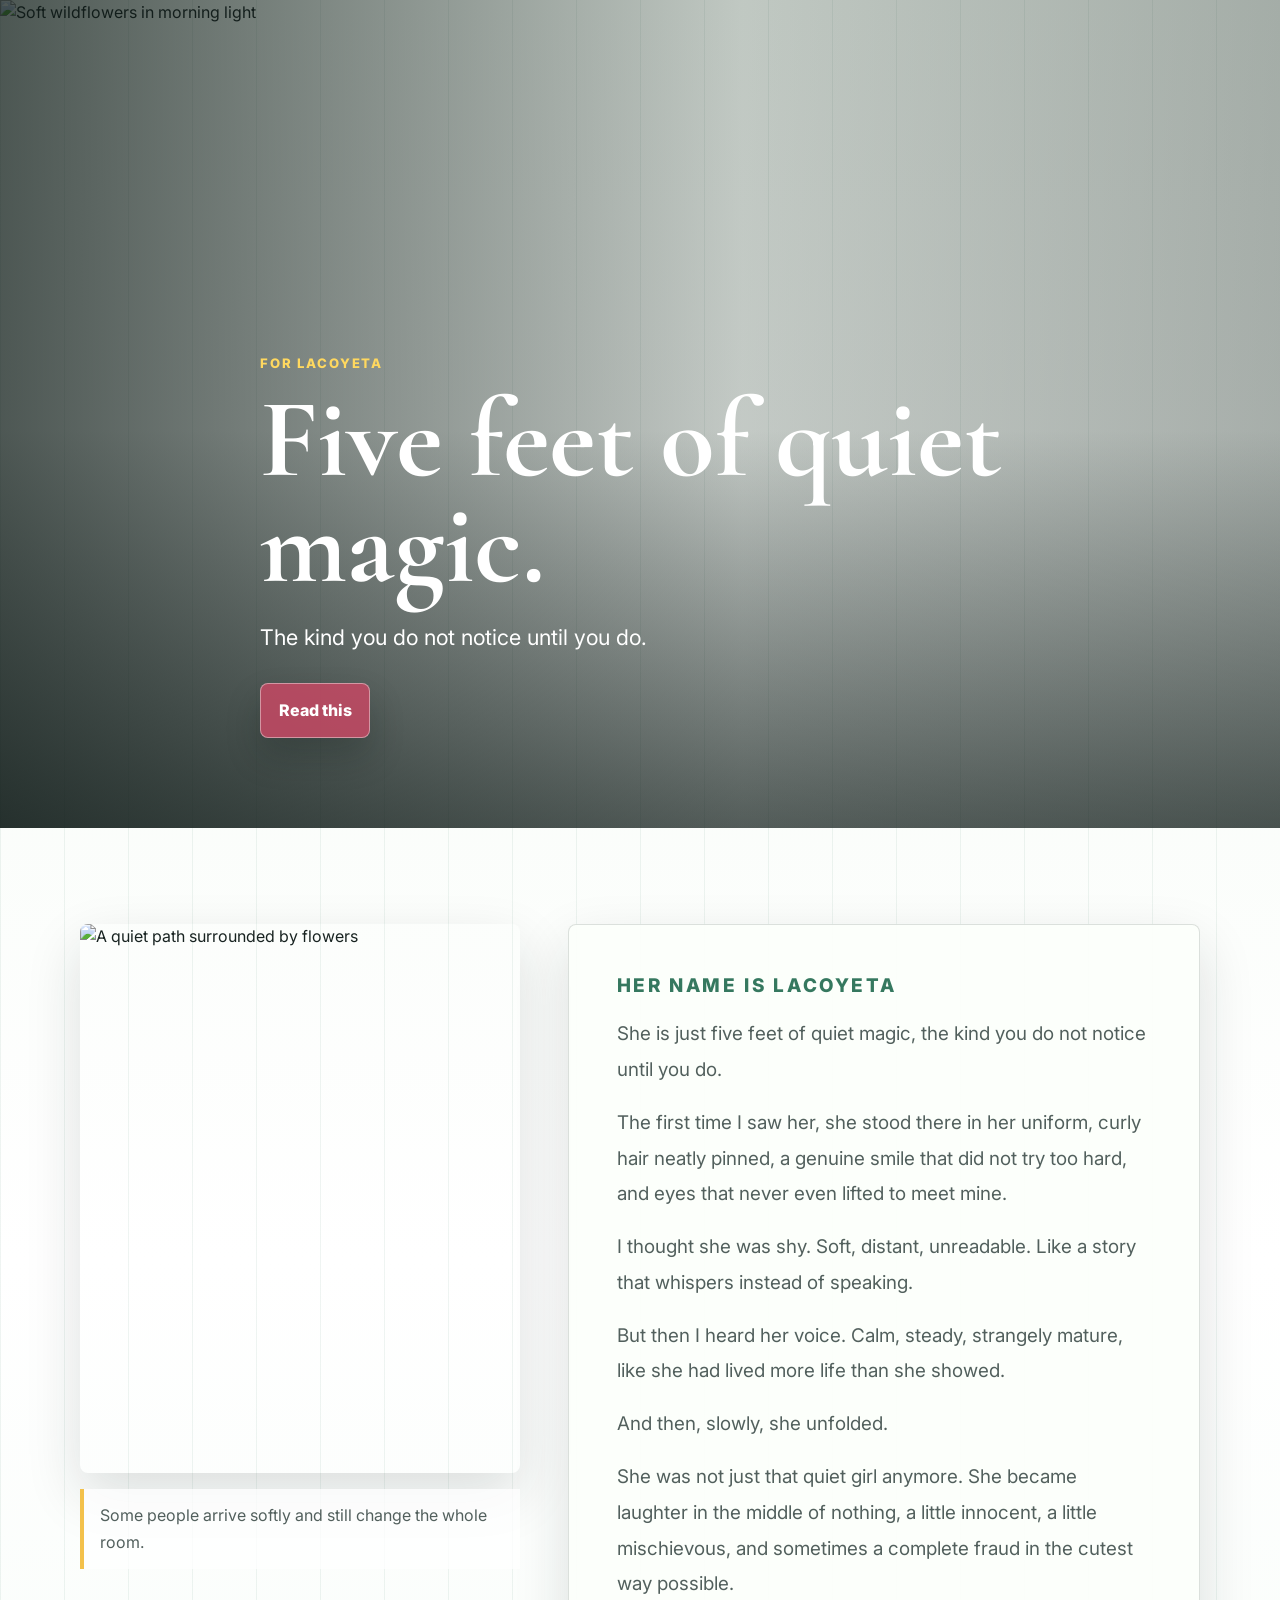
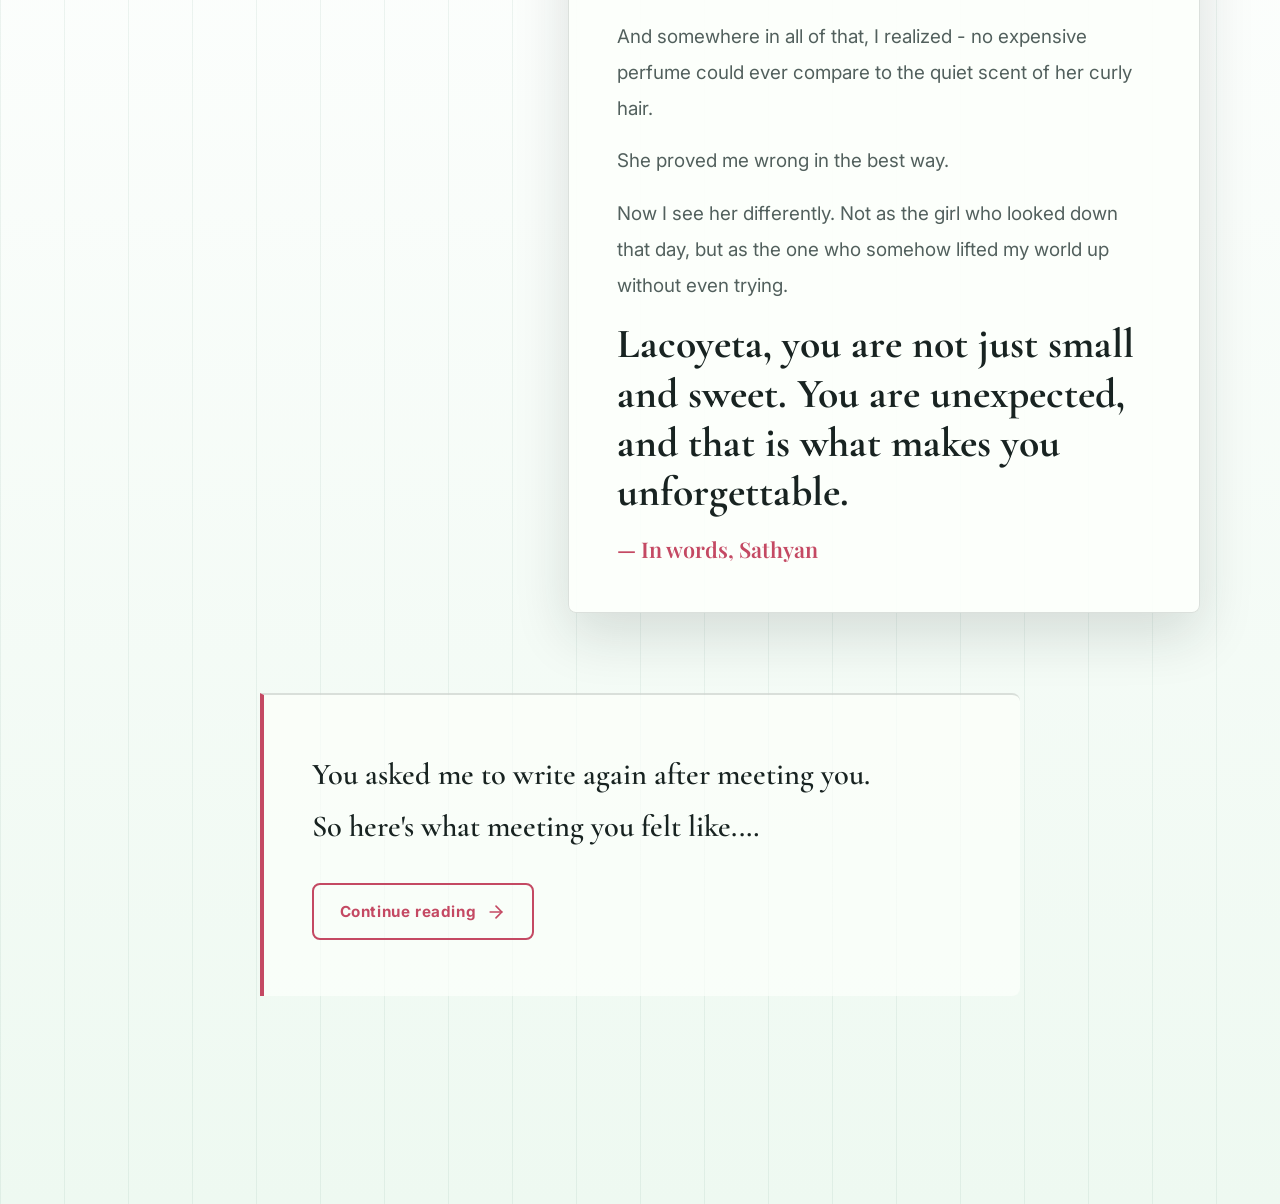
==== index.html @ 1397a193 "updated for bday" ====
<!DOCTYPE html>
<html lang="en">
<head>
  <meta charset="UTF-8" />
  <meta name="viewport" content="width=device-width, initial-scale=1.0" />
  <title>For Lacoyeta</title>
  <meta
    name="description"
    content="A small note for Lacoyeta, written with quiet magic, laughter, and one unforgettable surprise."
  />
  <link rel="preconnect" href="https://fonts.googleapis.com" />
  <link rel="preconnect" href="https://fonts.gstatic.com" crossorigin />
  <link href="https://fonts.googleapis.com/css2?family=Cormorant+Garamond:wght@500;600;700&family=Inter:wght@400;500;600;700&family=Playfair+Display:wght@600&display=swap" rel="stylesheet" />
  <link rel="stylesheet" href="lacoyeta.css" />
</head>
<body>

  <main class="letter-page">
    <section class="opening" aria-label="A note for Lacoyeta">
      <img
        class="opening-photo"
        src="https://images.unsplash.com/photo-1490750967868-88aa4486c946?auto=format&fit=crop&w=1600&q=80"
        alt="Soft wildflowers in morning light"
      />
      <div class="opening-shade"></div>
      <div class="opening-copy">
        <p class="kicker">For Lacoyeta</p>
        <h1>Five feet of quiet magic.</h1>
        <p>The kind you do not notice until you do.</p>
        <a class="button" href="#letter" onclick="playMusic()">Read this</a>
      </div>
    </section>

    <section id="letter" class="letter-section" aria-label="The letter">
      <div class="letter-wrap">
        <div class="portrait-strip">
          <img
            src="https://images.unsplash.com/photo-1518709779341-56cf4535e94b?auto=format&fit=crop&w=900&q=80"
            alt="A quiet path surrounded by flowers"
          />
          <p>Some people arrive softly and still change the whole room.</p>
        </div>

        <article class="letter">
          <p class="small-title">Her name is Lacoyeta</p>
          <p>She is just five feet of quiet magic, the kind you do not notice until you do.</p>
          <p>The first time I saw her, she stood there in her uniform, curly hair neatly pinned, a genuine smile that did not try too hard, and eyes that never even lifted to meet mine.</p>
          <p>I thought she was shy. Soft, distant, unreadable. Like a story that whispers instead of speaking.</p>
          <p>But then I heard her voice. Calm, steady, strangely mature, like she had lived more life than she showed.</p>
          <p>And then, slowly, she unfolded.</p>
          <p>She was not just that quiet girl anymore. She became laughter in the middle of nothing, a little innocent, a little mischievous, and sometimes a complete fraud in the cutest way possible.</p>
          <p>And somewhere in all of that, I realized - no expensive perfume could ever compare to the quiet scent of her curly hair.</p>
          <p>She proved me wrong in the best way.</p>
          <p>Now I see her differently. Not as the girl who looked down that day, but as the one who somehow lifted my world up without even trying.</p>
          <p class="closing">Lacoyeta, you are not just small and sweet. You are unexpected, and that is what makes you unforgettable.</p>
          <p class="signature">— In words, Sathyan</p>
        </article>
      </div>

      <!-- Page 1 ending teaser -->
      <div class="page1-ending">
        <p class="ending-line">You asked me to write again after meeting you.</p>
        <p class="ending-line">So here's what meeting you felt like.…</p>
        <a class="next-page-btn" href="page2.html">
          <span>Continue reading</span>
          <svg xmlns="http://www.w3.org/2000/svg" width="20" height="20" viewBox="0 0 24 24" fill="none" stroke="currentColor" stroke-width="2" stroke-linecap="round" stroke-linejoin="round" aria-hidden="true"><line x1="5" y1="12" x2="19" y2="12"/><polyline points="12 5 19 12 12 19"/></svg>
        </a>
      </div>
    </section>

  </main>
  <audio id="bgMusic" loop>
    <source src="music/piano.mp3" type="audio/mpeg">
  </audio>
  <script>
function playMusic() {
  const music = document.getElementById("bgMusic");
  if (music.paused) {
    music.volume = 0.38;
    music.play();
  } else {
    music.pause();
    music.currentTime = 0;
  }
}
</script>
</body>
</html>
---- lacoyeta.css ----
:root {
  color-scheme: light;
  --bg: #f3faf3;
  --ink: #182321;
  --muted: #52605d;
  --line: rgba(24, 35, 33, 0.14);
  --petal: #c44963;
  --leaf: #35785f;
  --sun: #f3c14b;
  --paper: #fcfffb;
  --shadow: 0 22px 55px rgba(24, 35, 33, 0.14);
  font-family: "Inter", Arial, sans-serif;
  line-height: 1.6;
  background: var(--bg);
  color: var(--ink);
}

* {
  box-sizing: border-box;
}

html {
  scroll-behavior: smooth;
}

body {
  margin: 0;
  min-height: 100vh;
  overflow-x: hidden;
  background: var(--bg);
  color: var(--ink);
}

img {
  display: block;
  max-width: 100%;
}

.letter-page {
  min-height: 100vh;
  background:
    linear-gradient(90deg, rgba(53, 120, 95, 0.08) 1px, transparent 1px),
    linear-gradient(180deg, #f3faf3 0%, #ffffff 45%, #eef9f1 100%);
  background-size: 64px 64px, auto;
}

.opening {
  position: relative;
  min-height: 92vh;
  display: grid;
  align-items: end;
  overflow: hidden;
  isolation: isolate;
}

.opening-photo,
.opening-shade {
  position: absolute;
  inset: 0;
  width: 100%;
  height: 100%;
}

.opening-photo {
  z-index: -2;
  object-fit: cover;
  filter: saturate(0.95) contrast(0.96);
}

.opening-shade {
  z-index: -1;
  background:
    linear-gradient(90deg, rgba(12, 24, 21, 0.72), rgba(12, 24, 21, 0.22) 58%, rgba(12, 24, 21, 0.34)),
    linear-gradient(0deg, rgba(12, 24, 21, 0.62), transparent 48%);
}

.opening-copy {
  width: min(760px, calc(100% - 32px));
  margin: 0 auto;
  padding: 0 0 clamp(3rem, 10vh, 6rem);
  color: #ffffff;
  animation: rise 760ms ease both;
}

.kicker,
.small-title {
  margin: 0 0 0.8rem;
  color: var(--petal);
  font-family: "Inter", Arial, sans-serif;
  font-size: 0.82rem;
  font-weight: 800;
  letter-spacing: 0.14em;
  text-transform: uppercase;
}

.opening .kicker {
  color: #ffd85f;
}

h1,
h2 {
  margin: 0;
  font-family: "Cormorant Garamond", Georgia, serif;
  font-weight: 700;
  letter-spacing: 0;
  line-height: 0.95;
}

h1 {
  max-width: 760px;
  font-size: clamp(3.2rem, 10vw, 7rem);
}

.opening-copy p:not(.kicker) {
  max-width: 460px;
  margin: 1.25rem 0 1.7rem;
  font-size: clamp(1.08rem, 2.4vw, 1.35rem);
  line-height: 1.7;
}

.button {
  display: inline-flex;
  align-items: center;
  justify-content: center;
  min-height: 3.1rem;
  border: 1px solid rgba(255, 255, 255, 0.42);
  border-radius: 8px;
  padding: 0.85rem 1.1rem;
  color: #ffffff;
  background: rgba(196, 73, 99, 0.86);
  font-weight: 800;
  text-decoration: none;
  box-shadow: 0 18px 34px rgba(12, 24, 21, 0.24);
  transition: transform 180ms ease, background 180ms ease;
}

.button:hover {
  transform: translateY(-2px);
  background: #b43e57;
}

.letter-section {
  padding: clamp(2.5rem, 8vw, 6rem) 0;
}

.letter-wrap {
  width: min(1120px, calc(100% - 32px));
  margin: 0 auto;
  display: grid;
  grid-template-columns: minmax(260px, 0.82fr) minmax(0, 1.18fr);
  gap: clamp(1rem, 4vw, 3rem);
  align-items: start;
}

.portrait-strip {
  position: sticky;
  top: 1rem;
  display: grid;
  gap: 1rem;
}

.portrait-strip img {
  width: 100%;
  aspect-ratio: 4 / 5;
  object-fit: cover;
  border-radius: 8px;
  box-shadow: var(--shadow);
}

.portrait-strip p {
  margin: 0;
  border-left: 4px solid var(--sun);
  padding: 0.8rem 1rem;
  color: var(--muted);
  background: rgba(255, 255, 255, 0.74);
  line-height: 1.7;
}

.letter {
  border: 1px solid var(--line);
  border-radius: 8px;
  padding: clamp(1.25rem, 5vw, 3rem);
  background: rgba(252, 255, 251, 0.92);
  box-shadow: var(--shadow);
}

.letter p {
  margin: 0;
  color: var(--muted);
  font-size: clamp(1rem, 1.9vw, 1.18rem);
  line-height: 1.9;
}

.letter p + p {
  margin-top: 1.05rem;
}

.letter .small-title {
  color: var(--leaf);
  line-height: 1.4;
}

.letter .closing {
  color: var(--ink);
  font-family: "Cormorant Garamond", Georgia, serif;
  font-size: clamp(1.7rem, 4vw, 2.6rem);
  font-weight: 700;
  line-height: 1.18;
}

.letter .signature {
  color: var(--petal);
  font-family: "Playfair Display", Georgia, serif;
  font-size: clamp(1rem, 2.1vw, 1.35rem);
  font-weight: 600;
  line-height: 1.4;
}

/* ── Page 1 ending teaser + next button ──────────────────────────────── */

.page1-ending {
  width: min(760px, calc(100% - 32px));
  margin: clamp(3rem, 8vw, 5rem) auto clamp(4rem, 10vw, 7rem);
  padding: clamp(2rem, 5vw, 3.5rem) clamp(1.5rem, 5vw, 3rem);
  border-top: 2px solid var(--line);
  border-left: 4px solid var(--petal);
  background: rgba(252, 255, 251, 0.7);
  border-radius: 0 8px 8px 0;
}

.ending-label {
  margin: 0 0 1.2rem;
  color: var(--petal);
  font-family: "Inter", Arial, sans-serif;
  font-size: 0.75rem;
  font-weight: 800;
  letter-spacing: 0.16em;
  text-transform: uppercase;
}

.ending-line {
  margin: 0;
  font-family: "Cormorant Garamond", Georgia, serif;
  font-size: clamp(1.3rem, 3.2vw, 1.9rem);
  font-weight: 600;
  color: var(--ink);
  line-height: 1.6;
}

.ending-line + .ending-line {
  margin-top: 0.2rem;
}

.next-page-btn {
  display: inline-flex;
  align-items: center;
  gap: 0.6rem;
  margin-top: 2rem;
  padding: 0.9rem 1.6rem;
  border: 2px solid var(--petal);
  border-radius: 8px;
  background: transparent;
  color: var(--petal);
  font-family: "Inter", Arial, sans-serif;
  font-size: 0.95rem;
  font-weight: 700;
  letter-spacing: 0.04em;
  text-decoration: none;
  transition: background 200ms ease, color 200ms ease, transform 200ms ease;
}

.next-page-btn:hover {
  background: var(--petal);
  color: #fff;
  transform: translateX(4px);
}

.next-page-btn svg {
  flex-shrink: 0;
  transition: transform 200ms ease;
}

.next-page-btn:hover svg {
  transform: translateX(3px);
}

/* ── Animations ───────────────────────────────────────────────────────── */

@keyframes rise {
  from {
    opacity: 0;
    transform: translateY(16px);
  }

  to {
    opacity: 1;
    transform: translateY(0);
  }
}

/* ── Accessibility ────────────────────────────────────────────────────── */

@media (prefers-reduced-motion: reduce) {
  html {
    scroll-behavior: auto;
  }

  .opening-copy {
    animation: none;
  }

  .button,
  .next-page-btn {
    transition: none;
  }
}

/* ── Responsive ───────────────────────────────────────────────────────── */

@media (max-width: 820px) {
  .opening {
    min-height: 88vh;
  }

  .opening-shade {
    background:
      linear-gradient(0deg, rgba(12, 24, 21, 0.78), rgba(12, 24, 21, 0.24) 68%),
      linear-gradient(90deg, rgba(12, 24, 21, 0.48), rgba(12, 24, 21, 0.18));
  }

  .letter-wrap {
    grid-template-columns: 1fr;
  }

  .portrait-strip {
    position: static;
  }

  .portrait-strip img {
    aspect-ratio: 16 / 10;
  }
}

@media (max-width: 520px) {
  h1 {
    font-size: clamp(2.8rem, 16vw, 4.2rem);
  }

  .opening-copy {
    padding-bottom: 2.4rem;
  }

  .letter {
    padding: 1.1rem;
  }
}
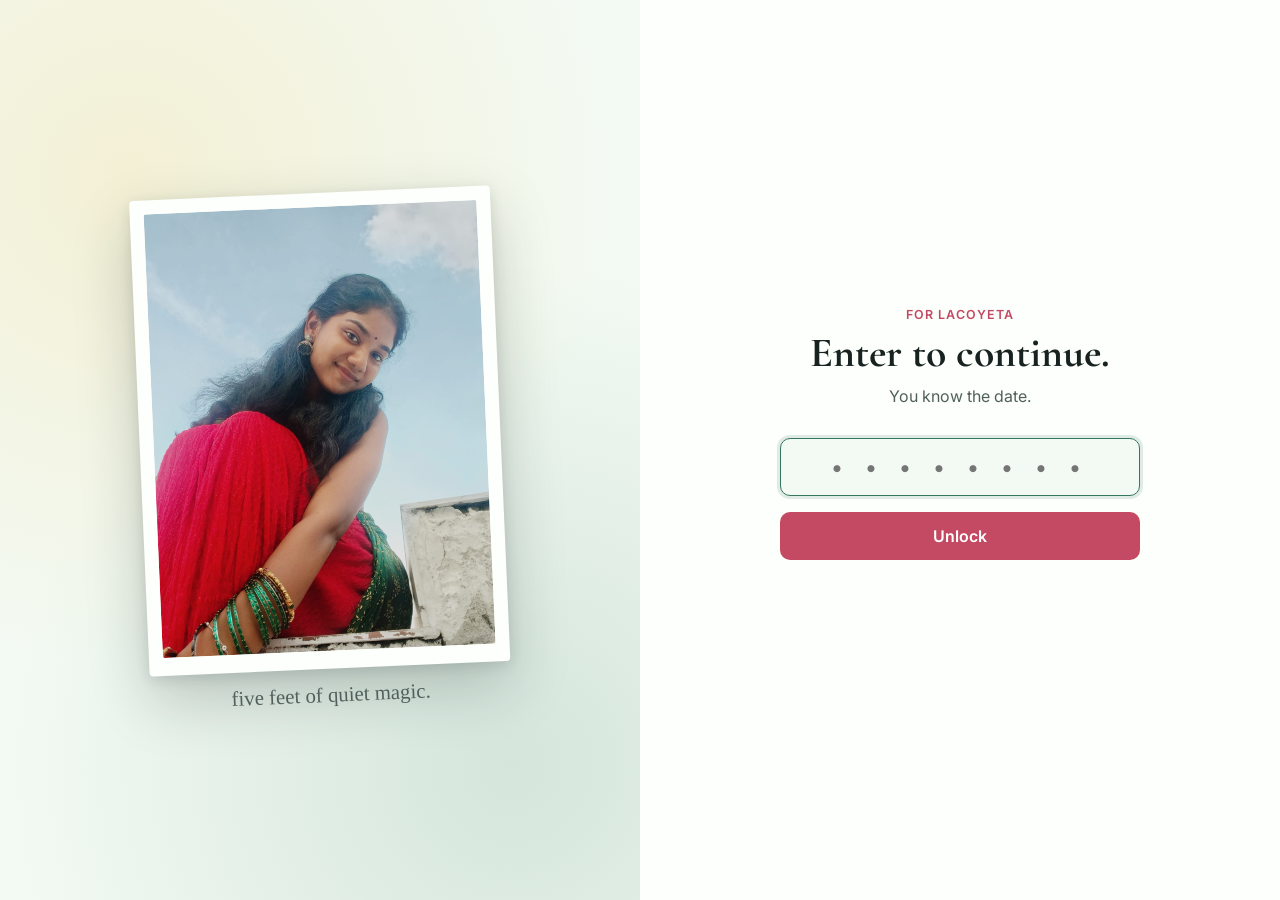
==== commit 917cb966: "updated for bday-v2" ====
--- a/index.html
+++ b/index.html
@@ -2,6 +2,7 @@
 <html lang="en">
 <head>
   <meta charset="UTF-8" />
+  <script>if (localStorage.getItem('lacoyetaUnlocked') !== 'true') location.replace('login.html');</script>
   <meta name="viewport" content="width=device-width, initial-scale=1.0" />
   <title>For Lacoyeta</title>
   <meta
